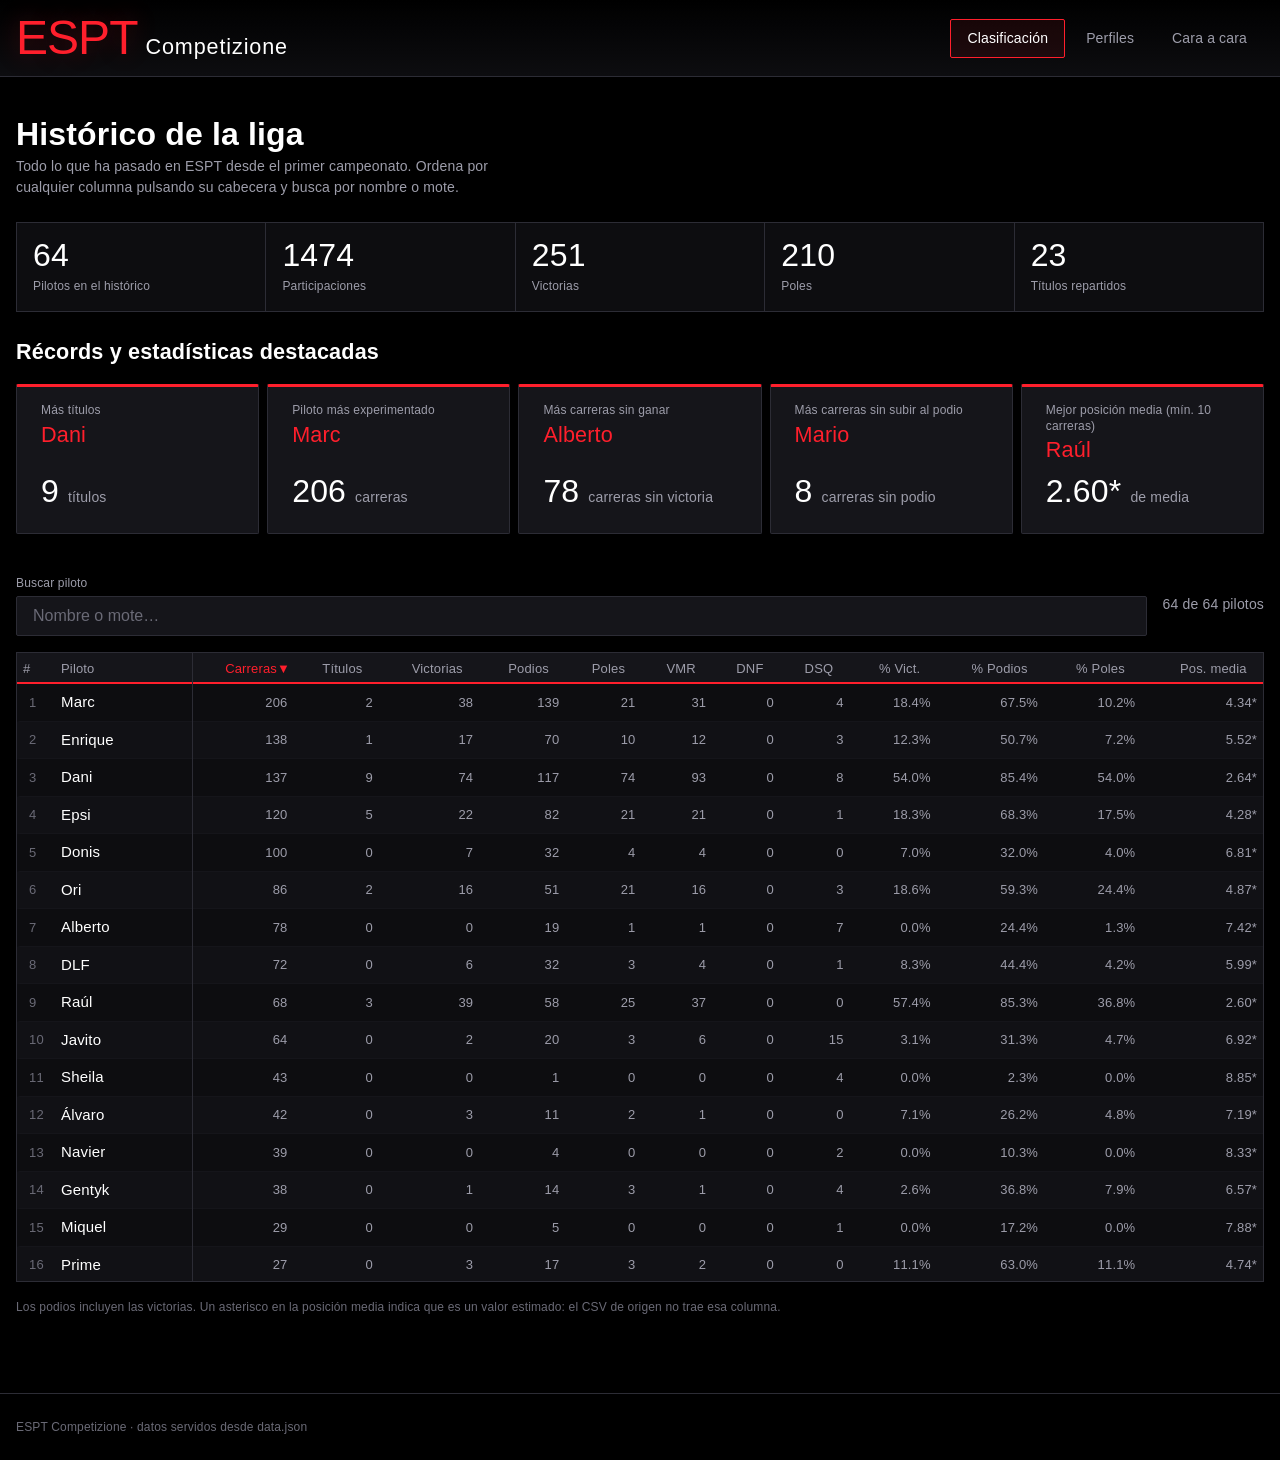
==== index.html @ b9e7b402 "Primera versión modular de la web" ====
<!DOCTYPE html>
<html lang="es">
<head>
  <meta charset="UTF-8">
  <meta name="viewport" content="width=device-width, initial-scale=1">
  <title>Clasificación histórica — ESPT Competizione</title>
  <meta name="description" content="Estadísticas históricas de todos los pilotos de la liga ESPT Competizione.">

  <link rel="stylesheet" href="css/tokens.css">
  <link rel="stylesheet" href="css/base.css">
  <link rel="stylesheet" href="css/layout.css">
  <link rel="stylesheet" href="css/components.css">
  <link rel="stylesheet" href="css/pages/index.css">

  <!-- Dos módulos separados: si el de la página falla, la cabecera sale igual -->
  <script type="module" src="js/core/layout.js"></script>
  <script type="module" src="js/pages/index.js"></script>
</head>
<body>

  <header class="cabecera" id="cabecera"></header>

  <main class="principal">
    <div class="contenedor">

      <noscript>
        <div class="aviso">Esta web necesita JavaScript activado para mostrar las estadísticas.</div>
      </noscript>

      <h1 class="titulo-vista">Histórico de la liga</h1>
      <p class="subtitulo-vista">
        Todo lo que ha pasado en ESPT desde el primer campeonato. Ordena por cualquier
        columna pulsando su cabecera y busca por nombre o mote.
      </p>

      <section class="tira" id="tira-totales" aria-label="Totales de la liga"></section>

      <section aria-labelledby="titulo-records">
        <h2 class="titulo-seccion" id="titulo-records">Récords y estadísticas destacadas</h2>
        <div class="highlights-grid" id="highlights">
          <p class="cargando">Calculando récords…</p>
        </div>
      </section>

      <div class="controles">
        <div class="campo">
          <label class="campo__etiqueta" for="buscador">Buscar piloto</label>
          <input class="entrada" id="buscador" type="search" autocomplete="off"
                 placeholder="Nombre o mote…">
        </div>
        <span class="recuento" id="recuento">Cargando…</span>
      </div>

      <div id="zona-tabla">
        <div class="table-responsive">
          <table class="tabla" id="tabla-pilotos">
            <caption class="oculto">Clasificación histórica de pilotos</caption>
            <thead><tr id="cabecera-tabla"></tr></thead>
            <tbody id="cuerpo-tabla">
              <tr><td class="cargando" colspan="14">Cargando datos…</td></tr>
            </tbody>
          </table>
        </div>
      </div>

      <p class="nota">
        Los podios incluyen las victorias. Un asterisco en la posición media indica
        que es un valor estimado: el CSV de origen no trae esa columna.
      </p>

    </div>
  </main>

  <footer class="pie" id="pie"></footer>

</body>
</html>
---- css/tokens.css ----
@import url(https://db.onlinewebfonts.com/c/f375fe11d4f432f1d0b9e127684bbad4?family=Accelerator+W01);

/* =========================================================
   ESPT Competizione — tokens.css
   ÚNICO sitio donde se definen colores, tipografía, tamaños
   y espaciados. El resto de CSS y charts.js leen de aquí.
   Si cambias un valor, cambia en toda la web (gráficos incluidos).

   Los colores "derivados" (brillos, fondos translúcidos) se
   calculan con color-mix() a partir del color base: cambia
   --c-rojo y sus variantes se recalculan solas.
   ========================================================= */

:root {
  /* ---------- Fondos ---------- */
  --c-pista:        #000000;
  --c-asfalto:      #0d0d10;
  --c-asfalto-alto: #15151a;
  --c-tarjeta:      #1b1b21;
  --c-linea:        #2c2c35;

  /* ---------- Texto ---------- */
  --c-texto:        #ffffff;
  --c-texto-2:      #9d9daa;
  --c-texto-3:      #6a6a76;

  /* ---------- Acentos base ---------- */
  --c-rojo:         #ff1f2c;
  --c-rojo-oscuro:  #a80c15;
  --c-verde:        #2bff88;   /* ganador en cara a cara y 2º piloto del gráfico */
  --c-oro:          #ffc23d;   /* títulos */

  /* ---------- Acentos derivados (no tocar: salen de los base) ---------- */
  --c-rojo-glow:    color-mix(in srgb, var(--c-rojo) 28%, transparent);
  --c-rojo-suave:   color-mix(in srgb, var(--c-rojo) 8%, transparent);
  --c-verde-glow:   color-mix(in srgb, var(--c-verde) 16%, transparent);
  --c-verde-borde:  color-mix(in srgb, var(--c-verde) 35%, transparent);

  /* Fondos de fila: OPACOS a propósito. La columna congelada de la tabla
     los necesita sólidos para que las demás celdas no se vean por debajo. */
  --c-fila-par:     #111115;
  --c-fila-hover:   color-mix(in srgb, var(--c-rojo) 8%, var(--c-asfalto));

  /* ---------- Tipografía ---------- */
  --f-base: "Accelerator W01", sans-serif;
  --t-xs:   0.75rem;
  --t-sm:   0.875rem;
  --t-md:   1rem;
  --t-lg:   clamp(1.0625rem, 0.95rem + 0.5vw, 1.375rem);
  --t-xl:   clamp(1.25rem, 1rem + 1.3vw, 2rem);
  --t-2xl:  clamp(1.75rem, 1.25rem + 2.4vw, 3rem);
  --t-3xl:  clamp(2.125rem, 1.3rem + 4.2vw, 4.5rem);

  /* ---------- Espaciado y formas ---------- */
  --e-1: 4px;
  --e-2: 8px;
  --e-3: 16px;
  --e-4: 24px;
  --e-5: 40px;
  --e-6: 64px;
  --radio: 2px;
  --ancho: 1400px;
  --sesgo: skewX(-9deg);          /* mismo ángulo que la itálica */
  --sesgo-inverso: skewX(9deg);   /* endereza el texto dentro de un elemento sesgado */
}
---- css/base.css ----
/* =========================================================
   ESPT Competizione — base.css
   Reset, elementos HTML sueltos, estructura de página y
   estados comunes (cargando, avisos). Sin componentes.
   ========================================================= */

*, *::before, *::after { box-sizing: border-box; }

html { -webkit-text-size-adjust: 100%; }

body {
  margin: 0;
  background: var(--c-pista);
  color: var(--c-texto);
  font-family: var(--f-base);
  font-size: var(--t-md);
  line-height: 1.5;
  letter-spacing: 0.01em;
  /* Accelerator W01 es más ancha que una sans normal: sin esto, una palabra
     larga o una cifra grande empuja el contenedor y rompe la rejilla. */
  overflow-wrap: break-word;
}

canvas { max-width: 100%; }

img { max-width: 100%; display: block; }

a { color: var(--c-rojo); text-decoration: none; }
a:hover { text-decoration: underline; }

:focus-visible {
  outline: 2px solid var(--c-rojo);
  outline-offset: 2px;
}

/* ---------- Estructura ---------- */
.contenedor {
  width: 100%;
  max-width: var(--ancho);
  margin: 0 auto;
  padding: 0 var(--e-3);
}

.principal { padding: var(--e-5) 0 var(--e-6); }

.titulo-vista {
  font-size: var(--t-xl);
  margin: 0 0 var(--e-1);
  line-height: 1.1;
}

.subtitulo-vista {
  margin: 0 0 var(--e-4);
  color: var(--c-texto-2);
  font-size: var(--t-sm);
  max-width: 66ch;
}

.numeros { font-variant-numeric: tabular-nums; font-feature-settings: "tnum" 1; }

.nota {
  margin-top: var(--e-3);
  font-size: var(--t-xs);
  color: var(--c-texto-3);
  line-height: 1.6;
}

/* ---------- Estados ---------- */
.aviso {
  padding: var(--e-4);
  border: 1px solid var(--c-rojo);
  border-left-width: 4px;
  background: var(--c-rojo-suave);
  color: var(--c-texto);
  border-radius: var(--radio);
}
.aviso p { margin: 0 0 var(--e-2); }
.aviso p:last-child { margin-bottom: 0; }

.aviso code {
  background: var(--c-pista);
  padding: 1px 5px;
  border-radius: var(--radio);
  color: var(--c-texto-2);
}

/* Aviso de una sección que ha fallado: más discreto que un error de página. */
.aviso--seccion {
  padding: var(--e-3);
  font-size: var(--t-sm);
}

.cargando { color: var(--c-texto-2); padding: var(--e-4) 0; }

.oculto { display: none !important; }

@media (prefers-reduced-motion: reduce) {
  * { animation: none !important; transition: none !important; }
}
---- css/layout.css ----
/* =========================================================
   ESPT Competizione — layout.css
   Cabecera (logo + navegación) y pie. Los pinta js/core/layout.js
   en las tres páginas: un solo HTML para toda la web.
   ========================================================= */

.cabecera {
  position: sticky;
  top: 0;
  z-index: 20;
  background: linear-gradient(180deg, var(--c-pista) 0%, var(--c-asfalto) 100%);
  border-bottom: 1px solid var(--c-linea);
}

/* Reserva el alto mientras layout.js pinta la cabecera:
   evita que la página dé un salto al cargar. */
.cabecera:empty { min-height: 77px; }

.cabecera__fila {
  display: flex;
  align-items: center;
  justify-content: space-between;
  gap: var(--e-4);
  min-height: 76px;
  flex-wrap: wrap;
  padding: var(--e-2) var(--e-3);
}

/* ---------- Logo ---------- */
.logo {
  display: inline-flex;
  align-items: baseline;
  gap: var(--e-2);
  line-height: 1;
  color: var(--c-texto);
}
.logo:hover { text-decoration: none; }

.logo__espt {
  font-size: var(--t-2xl);
  color: var(--c-rojo);
  letter-spacing: -0.02em;
  text-shadow: 0 0 24px var(--c-rojo-glow);
}

.logo__competizione {
  font-size: var(--t-lg);
  color: var(--c-texto);
  letter-spacing: 0.04em;
}

/* ---------- Navegación ---------- */
.nav {
  display: flex;
  gap: var(--e-1);
  flex-wrap: wrap;
}

.nav__enlace {
  display: inline-block;
  padding: var(--e-2) var(--e-3);
  color: var(--c-texto-2);
  border: 1px solid transparent;
  border-radius: var(--radio);
  font-size: var(--t-sm);
}
.nav__enlace:hover {
  color: var(--c-texto);
  border-color: var(--c-linea);
  background: var(--c-asfalto-alto);
  text-decoration: none;
}
.nav__enlace[aria-current="page"] {
  color: var(--c-texto);
  border-color: var(--c-rojo);
  background: var(--c-rojo-suave);
}

/* ---------- Pie ---------- */
.pie {
  border-top: 1px solid var(--c-linea);
  padding: var(--e-4) 0;
  color: var(--c-texto-3);
  font-size: var(--t-xs);
}

@media (max-width: 560px) {
  .cabecera__fila { min-height: 0; }
}
---- css/components.css ----
/* =========================================================
   ESPT Competizione — components.css
   Piezas que se usan en más de una página: controles,
   botones, tarjetas, títulos de sección y lienzo de gráficos.
   Lo que solo usa una página va en css/pages/.
   ========================================================= */

/* ---------- Títulos de sección ---------- */
.titulo-seccion {
  font-size: var(--t-lg);
  margin: 0 0 var(--e-3);
  color: var(--c-texto);
}

/* ---------- Controles (buscador, selects) ---------- */
.controles {
  display: flex;
  align-items: center;
  gap: var(--e-3);
  flex-wrap: wrap;
  margin-bottom: var(--e-3);
}

.campo {
  display: flex;
  flex-direction: column;
  gap: var(--e-1);
  min-width: 220px;
  flex: 1 1 240px;
}

.campo__etiqueta {
  font-size: var(--t-xs);
  color: var(--c-texto-2);
}

.entrada,
.selector {
  width: 100%;
  padding: 10px var(--e-3);
  background: var(--c-asfalto-alto);
  color: var(--c-texto);
  border: 1px solid var(--c-linea);
  border-radius: var(--radio);
  font-family: inherit;
  font-size: var(--t-md);
}
.entrada::placeholder { color: var(--c-texto-3); }
.entrada:focus,
.selector:focus {
  border-color: var(--c-rojo);
  outline: none;
  box-shadow: 0 0 0 3px var(--c-rojo-glow);
}

.recuento {
  font-size: var(--t-sm);
  color: var(--c-texto-2);
  white-space: nowrap;
}

/* ---------- Botones ---------- */
.boton {
  display: inline-block;
  padding: 10px var(--e-4);
  background: var(--c-rojo);
  color: var(--c-texto);
  border: 0;
  border-radius: var(--radio);
  font-family: inherit;
  font-size: var(--t-sm);
  cursor: pointer;
  transform: var(--sesgo);
}
.boton > span { display: inline-block; transform: var(--sesgo-inverso); }
.boton:hover { background: var(--c-rojo-oscuro); text-decoration: none; }

.boton--fantasma {
  background: transparent;
  color: var(--c-texto);
  border: 1px solid var(--c-linea);
}
.boton--fantasma:hover { border-color: var(--c-rojo); background: var(--c-rojo-suave); }

/* ---------- Tarjetas ---------- */
.tarjeta {
  min-width: 0;   /* item de grid: sin esto no encoge y el texto se sale */
  background: var(--c-asfalto);
  border: 1px solid var(--c-linea);
  border-radius: var(--radio);
  padding: var(--e-4);
}

/* Tarjeta que va debajo de otra */
.tarjeta--separada { margin-top: var(--e-4); }

.tarjeta__titulo {
  margin: 0 0 var(--e-3);
  font-size: var(--t-lg);
  color: var(--c-texto);
}

/* ---------- Lienzo de gráficos ---------- */
.lienzo-envoltorio {
  position: relative;
  width: 100%;
  min-height: 380px;
}
---- css/pages/index.css ----
/* =========================================================
   ESPT Competizione — pages/index.css
   Solo la clasificación: tira de totales, récords y tabla.
   ========================================================= */

/* ---------- Tira de totales de la liga ---------- */
.tira {
  display: flex;
  flex-wrap: wrap;
  gap: 1px;
  background: var(--c-linea);
  border: 1px solid var(--c-linea);
  margin-bottom: var(--e-4);
}

.tira__dato {
  flex: 1 1 140px;
  min-width: 0;
  background: var(--c-asfalto);
  padding: var(--e-3);
}

.tira__cifra {
  display: block;
  font-size: var(--t-xl);
  line-height: 1.05;
  color: var(--c-texto);
  overflow-wrap: anywhere;
}

.tira__etiqueta {
  display: block;
  margin-top: var(--e-1);
  font-size: var(--t-xs);
  color: var(--c-texto-2);
}

/* ---------- Récords destacados ---------- */
.highlights-grid {
  display: grid;
  grid-template-columns: repeat(auto-fit, minmax(230px, 1fr));
  gap: var(--e-2);
  margin-bottom: var(--e-5);
}

/* Si la sección falla, el aviso ocupa toda la fila en vez de una celda. */
.highlights-grid > .aviso,
.highlights-grid > .cargando { grid-column: 1 / -1; }

.highlight {
  display: flex;
  flex-direction: column;
  gap: var(--e-1);
  min-width: 0;
  background: var(--c-asfalto-alto);
  border: 1px solid var(--c-linea);
  border-top: 3px solid var(--c-rojo);
  border-radius: var(--radio);
  padding: var(--e-3) var(--e-4) var(--e-4);
}

.highlight__etiqueta {
  margin: 0;
  font-size: var(--t-xs);
  color: var(--c-texto-2);
  line-height: 1.3;
}

.highlight__piloto {
  margin: 0;
  font-size: var(--t-lg);
  line-height: 1.15;
  color: var(--c-rojo);
  overflow-wrap: anywhere;
}
.highlight__piloto a { color: inherit; }
.highlight__piloto a:hover { color: var(--c-texto); text-decoration: none; }
.highlight__piloto--vacio { color: var(--c-texto-3); font-size: var(--t-md); }

.highlight__valor {
  margin: auto 0 0;
  padding-top: var(--e-2);
  font-size: var(--t-xl);
  line-height: 1.05;
  color: var(--c-texto);
  overflow-wrap: anywhere;
}

.highlight__unidad {
  font-size: var(--t-sm);
  color: var(--c-texto-2);
}

/* ---------- Tabla de clasificación ---------- */

/* El scroll (vertical Y horizontal) vive DENTRO de este contenedor, no en la
   página. Así la barra horizontal está siempre a la vista sin bajar hasta el
   último piloto, y la cabecera se puede quedar pegada arriba del contenedor. */
.table-responsive {
  max-height: 70vh;
  overflow: auto;
  border: 1px solid var(--c-linea);
  background: var(--c-asfalto);
  scrollbar-color: var(--c-linea) var(--c-asfalto);   /* Firefox */
}

/* Barras oscuras en navegadores WebKit */
.table-responsive::-webkit-scrollbar { width: 12px; height: 12px; }
.table-responsive::-webkit-scrollbar-track { background: var(--c-asfalto); }
.table-responsive::-webkit-scrollbar-thumb {
  background: var(--c-linea);
  border: 3px solid var(--c-asfalto);
  border-radius: 6px;
}
.table-responsive::-webkit-scrollbar-thumb:hover { background: var(--c-rojo-oscuro); }

.tabla {
  width: 100%;
  /* separate + border-spacing 0 en lugar de collapse: con border-collapse los
     bordes de un <th> sticky desaparecen al desplazarse. Los bordes se pintan
     con box-shadow, que sí viaja con la celda. */
  border-collapse: separate;
  border-spacing: 0;
  /* Se encoge sola en monitores pequeños para intentar evitar el scroll. */
  font-size: clamp(0.6875rem, 0.55rem + 0.35vw, 0.8125rem);
}

/* Los datos NO se parten: una cifra en dos líneas es ilegible. */
.tabla td { white-space: nowrap; }

/* Las cabeceras SÍ. Son ellas, y no los datos, las que fijan el ancho de cada
   columna ("Victorias" ocupa mucho más que "38"), así que dejarlas caer a dos
   líneas es lo que más ancho ahorra. */
.tabla th {
  white-space: normal;
  overflow-wrap: anywhere;
  vertical-align: bottom;
  line-height: 1.2;
}

.tabla thead th {
  position: sticky;
  top: 0;
  z-index: 3;
  background: var(--c-asfalto-alto);   /* opaco obligatorio: si no, las filas se ven debajo */
  box-shadow: inset 0 -2px 0 var(--c-rojo);
  color: var(--c-texto-2);
  font-weight: 400;
  text-align: right;
  padding: var(--e-2) 6px;
  cursor: pointer;
  user-select: none;
}
.tabla thead th:first-child,
.tabla thead th:nth-child(2) { text-align: left; }

.tabla thead th:hover { color: var(--c-texto); background: var(--c-tarjeta); }

.tabla th[aria-sort="ascending"],
.tabla th[aria-sort="descending"] { color: var(--c-rojo); }

/* Reserva sitio fijo para que la tabla no baile al ordenar, pero lo justo. */
.tabla th .flecha { display: inline-block; width: 0.8em; color: var(--c-rojo); }

.tabla tbody td {
  padding: 7px 6px;
  text-align: right;
  border-bottom: 1px solid var(--c-asfalto-alto);
  color: var(--c-texto-2);
}
.tabla tbody td:first-child,
.tabla tbody td:nth-child(2) { text-align: left; }

.tabla tbody tr:nth-child(even) { background: var(--c-fila-par); }
.tabla tbody tr:hover { background: var(--c-fila-hover); }

.tabla .celda-pos {
  width: 38px;
  color: var(--c-texto-3);
  border-left: 3px solid transparent;
  padding-left: 9px;
}
.tabla tr:hover .celda-pos { border-left-color: var(--c-rojo); }

/* --- Columna del piloto congelada al desplazarse en horizontal ---
   Solo se congela ESTA columna y con left: 0, sin calcular desplazamientos:
   así no depende del ancho real de la columna de posición, que el navegador
   puede cambiar. Si prefieres que se desplace como las demás, borra este
   bloque entero y no se rompe nada más. */
.tabla thead th[data-clave="nombre"] {
  position: sticky;
  left: 0;
  z-index: 4;
  box-shadow: inset 0 -2px 0 var(--c-rojo), 1px 0 0 var(--c-linea);
}

.tabla tbody .celda-piloto {
  position: sticky;
  left: 0;
  z-index: 2;
  background: var(--c-asfalto);
  box-shadow: 1px 0 0 var(--c-linea);
}
.tabla tbody tr:nth-child(even) .celda-piloto { background: var(--c-fila-par); }
.tabla tbody tr:hover .celda-piloto { background: var(--c-fila-hover); }
/* --- fin de la columna congelada --- */

.celda-piloto a {
  color: var(--c-texto);
  font-size: 0.9375rem;
}
.celda-piloto a:hover { color: var(--c-rojo); text-decoration: none; }

.mote {
  display: block;
  font-size: var(--t-xs);
  color: var(--c-texto-3);
}

.dato-fuerte { color: var(--c-texto); }
.dato-titulos { color: var(--c-oro); }

.sin-resultados {
  padding: var(--e-5);
  text-align: center;
  color: var(--c-texto-2);
}

@media (max-height: 700px) {
  .table-responsive { max-height: 78vh; }
}
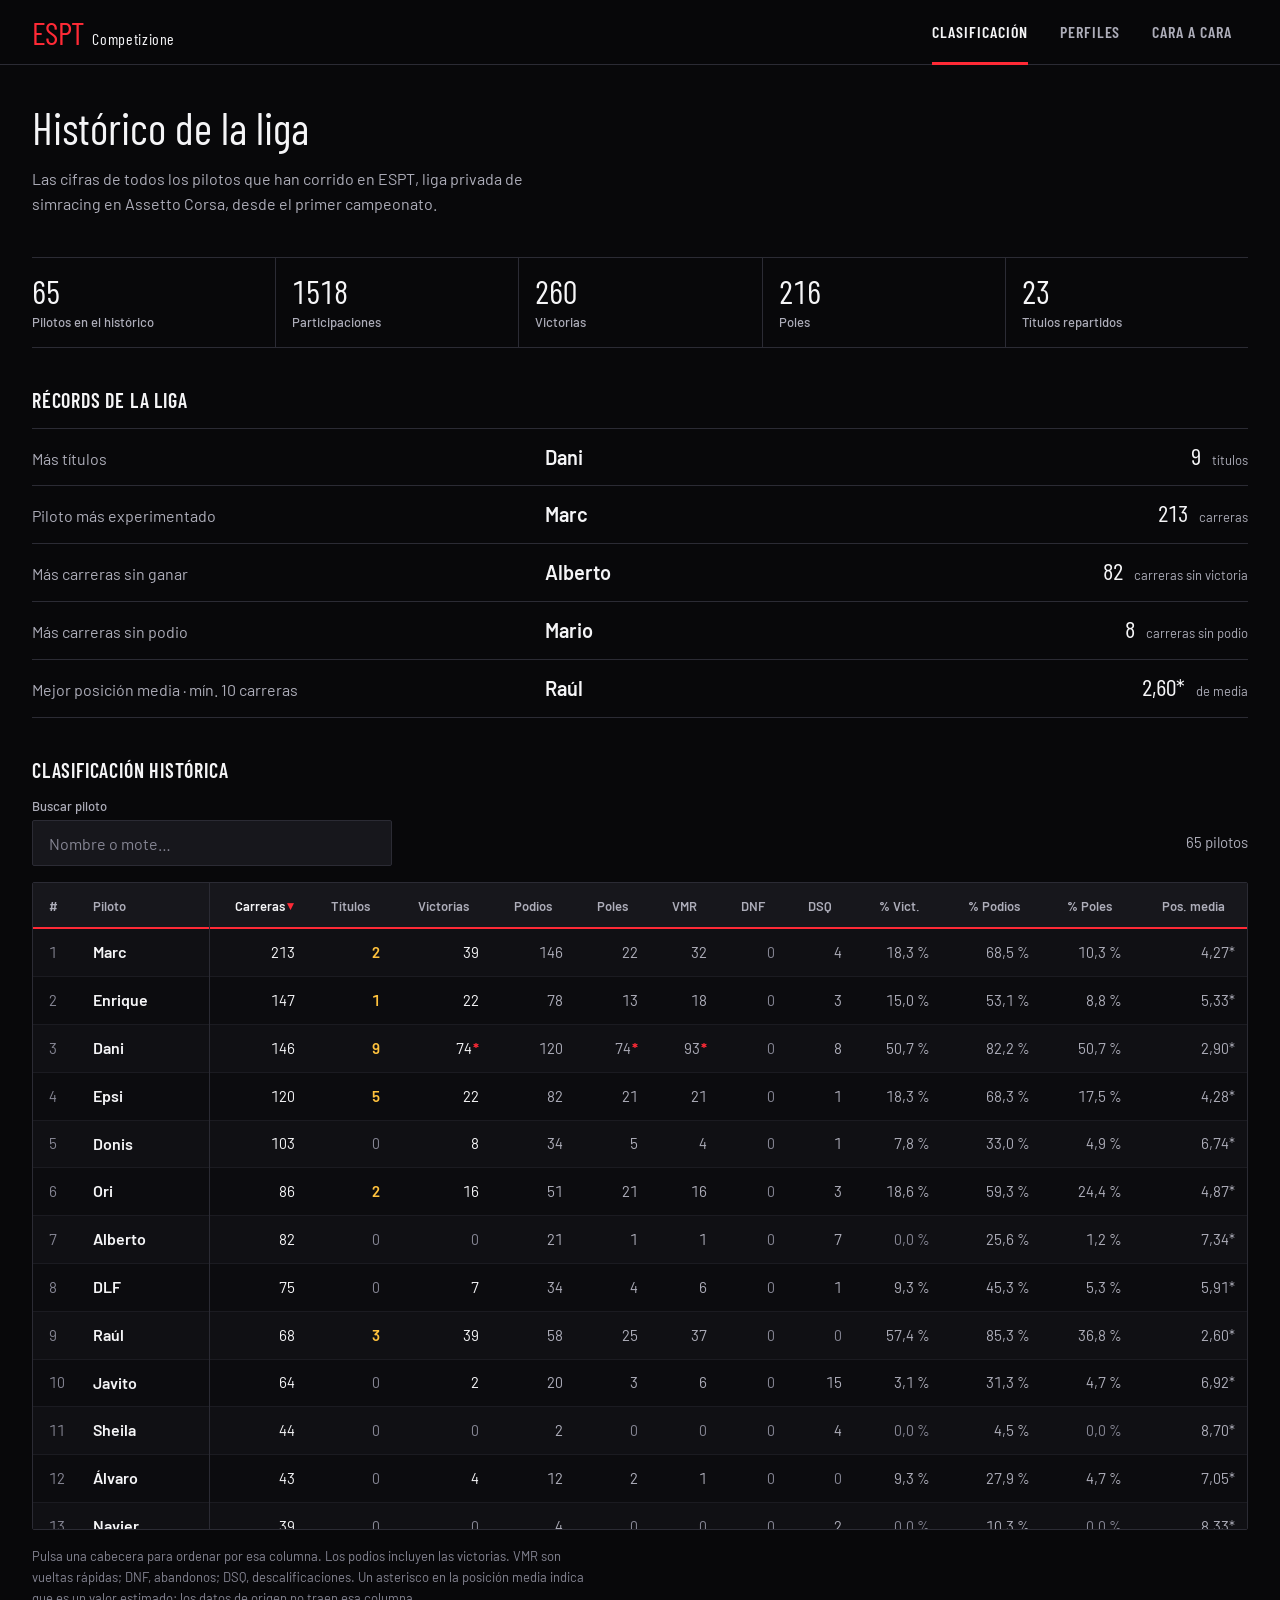
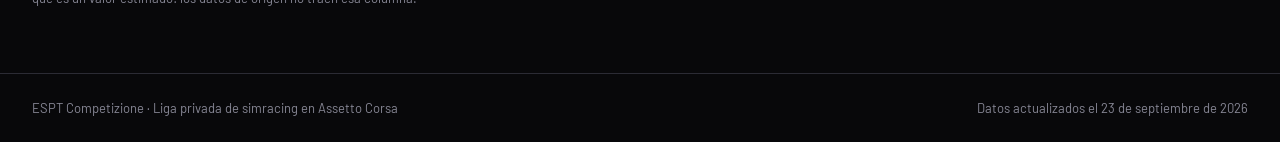
==== commit 312ecb4f: "Rediseño completo de la web - Tipografía: Accelerator solo para rótulos y cifras grandes; Barlow par" ====
--- a/index.html
+++ b/index.html
@@ -4,7 +4,21 @@
   <meta charset="UTF-8">
   <meta name="viewport" content="width=device-width, initial-scale=1">
   <title>Clasificación histórica — ESPT Competizione</title>
-  <meta name="description" content="Estadísticas históricas de todos los pilotos de la liga ESPT Competizione.">
+  <meta name="description" content="Estadísticas históricas de todos los pilotos de ESPT Competizione, liga privada de simracing en Assetto Corsa: carreras, títulos, victorias, podios y poles.">
+  <meta name="color-scheme" content="dark">
+  <meta name="theme-color" content="#08080a">
+  <meta property="og:type" content="website">
+  <meta property="og:site_name" content="ESPT Competizione">
+  <meta property="og:title" content="Clasificación histórica — ESPT Competizione">
+  <meta property="og:description" content="Estadísticas históricas de todos los pilotos de ESPT Competizione, liga privada de simracing en Assetto Corsa: carreras, títulos, victorias, podios y poles.">
+  <link rel="icon" href="favicon.svg" type="image/svg+xml">
+
+  <!-- Fuentes. Barlow es la de lectura; Accelerator, solo rótulos (ver css/tokens.css).
+       Si el CDN no responde, la web se ve con la sans-serif del sistema. -->
+  <link rel="preconnect" href="https://fonts.googleapis.com">
+  <link rel="preconnect" href="https://fonts.gstatic.com" crossorigin>
+  <link rel="stylesheet" href="https://fonts.googleapis.com/css2?family=Barlow:wght@400;500;600&amp;family=Barlow+Condensed:wght@500;600;700&amp;display=swap">
+  <link rel="stylesheet" href="https://db.onlinewebfonts.com/c/f375fe11d4f432f1d0b9e127684bbad4?family=Accelerator+W01">
 
   <link rel="stylesheet" href="css/tokens.css">
   <link rel="stylesheet" href="css/base.css">
@@ -18,9 +32,11 @@
 </head>
 <body>
 
+  <a class="salto" href="#contenido">Saltar al contenido</a>
+
   <header class="cabecera" id="cabecera"></header>
 
-  <main class="principal">
+  <main class="principal" id="contenido" tabindex="-1">
     <div class="contenedor">
 
       <noscript>
@@ -29,44 +45,53 @@
 
       <h1 class="titulo-vista">Histórico de la liga</h1>
       <p class="subtitulo-vista">
-        Todo lo que ha pasado en ESPT desde el primer campeonato. Ordena por cualquier
-        columna pulsando su cabecera y busca por nombre o mote.
+        Las cifras de todos los pilotos que han corrido en ESPT, liga privada de simracing
+        en Assetto Corsa, desde el primer campeonato.
       </p>
 
       <section class="tira" id="tira-totales" aria-label="Totales de la liga"></section>
 
-      <section aria-labelledby="titulo-records">
-        <h2 class="titulo-seccion" id="titulo-records">Récords y estadísticas destacadas</h2>
+      <section class="bloque" aria-labelledby="titulo-records">
+        <h2 class="titulo-seccion" id="titulo-records">Récords de la liga</h2>
         <div class="highlights-grid" id="highlights">
           <p class="cargando">Calculando récords…</p>
         </div>
       </section>
 
-      <div class="controles">
-        <div class="campo">
-          <label class="campo__etiqueta" for="buscador">Buscar piloto</label>
-          <input class="entrada" id="buscador" type="search" autocomplete="off"
-                 placeholder="Nombre o mote…">
+      <section class="bloque" aria-labelledby="titulo-tabla">
+        <h2 class="titulo-seccion" id="titulo-tabla">Clasificación histórica</h2>
+
+        <div class="controles">
+          <div class="campo campo--corto">
+            <label class="etiqueta" for="buscador">Buscar piloto</label>
+            <input class="entrada" id="buscador" name="q" type="search" autocomplete="off"
+                   spellcheck="false" placeholder="Nombre o mote…">
+          </div>
+          <!-- aria-live: un lector de pantalla anuncia cuántos quedan al filtrar -->
+          <span class="recuento" id="recuento" role="status" aria-live="polite">Cargando…</span>
         </div>
-        <span class="recuento" id="recuento">Cargando…</span>
-      </div>
 
-      <div id="zona-tabla">
-        <div class="table-responsive">
-          <table class="tabla" id="tabla-pilotos">
-            <caption class="oculto">Clasificación histórica de pilotos</caption>
-            <thead><tr id="cabecera-tabla"></tr></thead>
-            <tbody id="cuerpo-tabla">
-              <tr><td class="cargando" colspan="14">Cargando datos…</td></tr>
-            </tbody>
-          </table>
+        <div id="zona-tabla">
+          <div class="table-responsive" tabindex="0" role="region" aria-labelledby="titulo-tabla">
+            <table class="tabla" id="tabla-pilotos">
+              <caption class="solo-lector">
+                Clasificación histórica de pilotos. Las cabeceras ordenan la tabla.
+              </caption>
+              <thead><tr id="cabecera-tabla"></tr></thead>
+              <tbody id="cuerpo-tabla">
+                <tr><td class="cargando" colspan="14">Cargando datos…</td></tr>
+              </tbody>
+            </table>
+          </div>
         </div>
-      </div>
 
-      <p class="nota">
-        Los podios incluyen las victorias. Un asterisco en la posición media indica
-        que es un valor estimado: el CSV de origen no trae esa columna.
-      </p>
+        <p class="nota">
+          Pulsa una cabecera para ordenar por esa columna. Los podios incluyen las victorias.
+          VMR son vueltas rápidas; DNF, abandonos; DSQ, descalificaciones.
+          Un asterisco en la posición media indica que es un valor estimado:
+          los datos de origen no traen esa columna.
+        </p>
+      </section>
 
     </div>
   </main>
--- a/css/tokens.css
+++ b/css/tokens.css
@@ -1,5 +1,3 @@
-@import url(https://db.onlinewebfonts.com/c/f375fe11d4f432f1d0b9e127684bbad4?family=Accelerator+W01);
-
 /* =========================================================
    ESPT Competizione — tokens.css
    ÚNICO sitio donde se definen colores, tipografía, tamaños
@@ -9,47 +7,66 @@
    Los colores "derivados" (brillos, fondos translúcidos) se
    calculan con color-mix() a partir del color base: cambia
    --c-rojo y sus variantes se recalculan solas.
+
+   Las fuentes se cargan con <link> en el <head> de cada HTML
+   (no con @import aquí: un @import retrasa el pintado de toda
+   la hoja de estilos hasta que responde el servidor de fuentes).
    ========================================================= */
 
 :root {
+  /* La web es oscura siempre: así el navegador pinta oscuros también
+     las barras de scroll, los <select> y el autocompletado. */
+  color-scheme: dark;
+
   /* ---------- Fondos ---------- */
-  --c-pista:        #000000;
-  --c-asfalto:      #0d0d10;
-  --c-asfalto-alto: #15151a;
-  --c-tarjeta:      #1b1b21;
-  --c-linea:        #2c2c35;
+  --c-pista:        #08080a;   /* fondo de página (igual que theme-color en los HTML) */
+  --c-asfalto:      #101014;   /* superficies: tarjetas, tabla */
+  --c-asfalto-alto: #17171c;   /* superficies elevadas: cabeceras, campos */
+  --c-tarjeta:      #1f1f26;   /* hover de superficies elevadas */
+  --c-linea:        #2b2b34;
+  --c-linea-suave:  #1b1b21;   /* separadores entre filas */
 
-  /* ---------- Texto ---------- */
-  --c-texto:        #ffffff;
-  --c-texto-2:      #9d9daa;
-  --c-texto-3:      #6a6a76;
+  /* ---------- Texto ----------
+     Los tres pasan de 4.5:1 de contraste sobre cualquiera de los fondos. */
+  --c-texto:        #f5f5f7;
+  --c-texto-2:      #adadb9;
+  --c-texto-3:      #868694;
 
   /* ---------- Acentos base ---------- */
-  --c-rojo:         #ff1f2c;
-  --c-rojo-oscuro:  #a80c15;
-  --c-verde:        #2bff88;   /* ganador en cara a cara y 2º piloto del gráfico */
+  --c-rojo:         #ff2a36;   /* marca, enlaces y piloto A */
+  --c-rojo-oscuro:  #c9121e;   /* fondo de botón: el blanco encima se lee (5.8:1) */
+  --c-rival:        #4cc3ff;   /* piloto B. Azul y no verde: rojo/verde no lo distingue un daltónico */
   --c-oro:          #ffc23d;   /* títulos */
 
   /* ---------- Acentos derivados (no tocar: salen de los base) ---------- */
-  --c-rojo-glow:    color-mix(in srgb, var(--c-rojo) 28%, transparent);
-  --c-rojo-suave:   color-mix(in srgb, var(--c-rojo) 8%, transparent);
-  --c-verde-glow:   color-mix(in srgb, var(--c-verde) 16%, transparent);
-  --c-verde-borde:  color-mix(in srgb, var(--c-verde) 35%, transparent);
+  --c-rojo-glow:    color-mix(in srgb, var(--c-rojo) 32%, transparent);
+  --c-rojo-suave:   color-mix(in srgb, var(--c-rojo) 9%, transparent);
+  --c-rival-suave:  color-mix(in srgb, var(--c-rival) 10%, transparent);
+  --c-oro-suave:    color-mix(in srgb, var(--c-oro) 12%, transparent);
 
   /* Fondos de fila: OPACOS a propósito. La columna congelada de la tabla
      los necesita sólidos para que las demás celdas no se vean por debajo. */
-  --c-fila-par:     #111115;
-  --c-fila-hover:   color-mix(in srgb, var(--c-rojo) 8%, var(--c-asfalto));
+  --c-fila-par:     #0c0c0f;
+  --c-fila-hover:   color-mix(in srgb, var(--c-rojo) 9%, var(--c-asfalto));
 
-  /* ---------- Tipografía ---------- */
-  --f-base: "Accelerator W01", sans-serif;
-  --t-xs:   0.75rem;
-  --t-sm:   0.875rem;
+  /* ---------- Tipografía ----------
+     Tres papeles, tres fuentes:
+       display  rótulos grandes: logo, título de página, nombre de piloto
+       base     todo lo que se lee: párrafos, tablas, formularios
+       dato     cifras grandes y etiquetas en mayúsculas
+     Accelerator es una fuente de rótulo: en tamaños pequeños o en una tabla
+     no se lee, por eso solo se usa en display. */
+  --f-display: "Accelerator W01", "Barlow Condensed", "Arial Narrow", sans-serif;
+  --f-base:    "Barlow", system-ui, -apple-system, "Segoe UI", Roboto, sans-serif;
+  --f-dato:    "Barlow Condensed", "Barlow", system-ui, "Arial Narrow", sans-serif;
+
+  --t-xs:   0.8125rem;
+  --t-sm:   0.9375rem;
   --t-md:   1rem;
-  --t-lg:   clamp(1.0625rem, 0.95rem + 0.5vw, 1.375rem);
-  --t-xl:   clamp(1.25rem, 1rem + 1.3vw, 2rem);
-  --t-2xl:  clamp(1.75rem, 1.25rem + 2.4vw, 3rem);
-  --t-3xl:  clamp(2.125rem, 1.3rem + 4.2vw, 4.5rem);
+  --t-lg:   1.25rem;
+  --t-xl:   clamp(1.625rem, 1.3rem + 1.4vw, 2.25rem);
+  --t-2xl:  clamp(1.5rem, 1rem + 2.4vw, 2.75rem);
+  --t-3xl:  clamp(2rem, 1.2rem + 4.4vw, 4.5rem);
 
   /* ---------- Espaciado y formas ---------- */
   --e-1: 4px;
@@ -58,8 +75,17 @@
   --e-4: 24px;
   --e-5: 40px;
   --e-6: 64px;
-  --radio: 2px;
-  --ancho: 1400px;
-  --sesgo: skewX(-9deg);          /* mismo ángulo que la itálica */
-  --sesgo-inverso: skewX(9deg);   /* endereza el texto dentro de un elemento sesgado */
+  --radio: 2px;    /* esquinas rectas: es una hoja de resultados, no una app */
+  --ancho: 1280px;
+  --margen: clamp(16px, 4vw, 32px);   /* margen lateral: el mismo a izquierda y derecha */
+  --alto-cabecera: 64px;
+
+  /* ---------- Movimiento ---------- */
+  --t-rapido: 140ms;
+  --curva: cubic-bezier(0.2, 0.7, 0.2, 1);
 }
+
+@media (max-width: 640px) {
+  /* En móvil la cabecera tiene dos filas: logo y menú. */
+  :root { --alto-cabecera: 108px; }
+}
--- a/css/base.css
+++ b/css/base.css
@@ -6,7 +6,12 @@
 
 *, *::before, *::after { box-sizing: border-box; }
 
-html { -webkit-text-size-adjust: 100%; }
+html {
+  -webkit-text-size-adjust: 100%;
+  /* Al saltar a un ancla o al tabular, la cabecera fija no tapa el destino. */
+  scroll-padding-top: calc(var(--alto-cabecera) + var(--e-3));
+  -webkit-tap-highlight-color: var(--c-rojo-suave);
+}
 
 body {
   margin: 0;
@@ -14,55 +19,89 @@
   color: var(--c-texto);
   font-family: var(--f-base);
   font-size: var(--t-md);
-  line-height: 1.5;
-  letter-spacing: 0.01em;
-  /* Accelerator W01 es más ancha que una sans normal: sin esto, una palabra
-     larga o una cifra grande empuja el contenedor y rompe la rejilla. */
+  line-height: 1.55;
   overflow-wrap: break-word;
+  -webkit-font-smoothing: antialiased;
 }
+
+h1, h2, h3 { text-wrap: balance; }
+p { text-wrap: pretty; }
 
 canvas { max-width: 100%; }
 
 img { max-width: 100%; display: block; }
 
-a { color: var(--c-rojo); text-decoration: none; }
+a {
+  color: var(--c-rojo);
+  text-decoration: none;
+  text-underline-offset: 3px;
+}
 a:hover { text-decoration: underline; }
 
+/* Quita el retardo del doble toque en todo lo que se pulsa. */
+a, button, select, input { touch-action: manipulation; }
+
 :focus-visible {
-  outline: 2px solid var(--c-rojo);
+  outline: 2px solid var(--c-texto);
   outline-offset: 2px;
+  border-radius: 2px;
 }
+
+/* ---------- Enlace para saltar la cabecera (teclado y lectores) ---------- */
+.salto {
+  position: absolute;
+  left: var(--margen);
+  top: var(--e-2);
+  z-index: 40;
+  padding: var(--e-2) var(--e-3);
+  background: var(--c-texto);
+  color: var(--c-pista);
+  border-radius: var(--radio);
+  font-weight: 600;
+  transform: translateY(-200%);
+}
+.salto:focus { transform: none; }
 
 /* ---------- Estructura ---------- */
 .contenedor {
   width: 100%;
-  max-width: var(--ancho);
+  max-width: calc(var(--ancho) + 2 * var(--margen));
   margin: 0 auto;
-  padding: 0 var(--e-3);
+  padding: 0 var(--margen);
 }
 
-.principal { padding: var(--e-5) 0 var(--e-6); }
+.principal {
+  padding: var(--e-5) 0 var(--e-6);
+  min-height: 70vh;
+}
+.principal:focus { outline: none; }   /* recibe el foco del enlace de salto, no hace falta anillo */
 
+.bloque { margin-top: var(--e-5); }
+
+/* ---------- Cabecera de cada vista ---------- */
 .titulo-vista {
-  font-size: var(--t-xl);
-  margin: 0 0 var(--e-1);
-  line-height: 1.1;
+  margin: 0;
+  font-family: var(--f-display);
+  font-size: var(--t-2xl);
+  font-weight: 400;
+  line-height: 1.05;
+  overflow-wrap: anywhere;
 }
 
 .subtitulo-vista {
-  margin: 0 0 var(--e-4);
+  margin: var(--e-3) 0 0;
   color: var(--c-texto-2);
-  font-size: var(--t-sm);
-  max-width: 66ch;
+  max-width: 62ch;
 }
 
 .numeros { font-variant-numeric: tabular-nums; font-feature-settings: "tnum" 1; }
 
 .nota {
-  margin-top: var(--e-3);
+  margin: var(--e-3) 0 0;
   font-size: var(--t-xs);
   color: var(--c-texto-3);
   line-height: 1.6;
+  max-width: 80ch;
 }
 
 /* ---------- Estados ---------- */
@@ -80,7 +119,7 @@
 .aviso code {
   background: var(--c-pista);
   padding: 1px 5px;
-  border-radius: var(--radio);
+  border-radius: 3px;
   color: var(--c-texto-2);
 }
 
@@ -90,9 +129,23 @@
   font-size: var(--t-sm);
 }
 
-.cargando { color: var(--c-texto-2); padding: var(--e-4) 0; }
+.cargando { color: var(--c-texto-2); padding: var(--e-4) 0; margin: 0; }
 
+/* Quita el elemento del todo: ni se ve ni lo lee un lector de pantalla. */
 .oculto { display: none !important; }
+
+/* Lo contrario: no se ve, pero un lector de pantalla sí lo lee. */
+.solo-lector {
+  position: absolute;
+  width: 1px;
+  height: 1px;
+  margin: -1px;
+  padding: 0;
+  overflow: hidden;
+  clip-path: inset(50%);
+  white-space: nowrap;
+  border: 0;
+}
 
 @media (prefers-reduced-motion: reduce) {
   * { animation: none !important; transition: none !important; }
--- a/css/layout.css
+++ b/css/layout.css
@@ -8,73 +8,85 @@
   position: sticky;
   top: 0;
   z-index: 20;
-  background: linear-gradient(180deg, var(--c-pista) 0%, var(--c-asfalto) 100%);
+  background: color-mix(in srgb, var(--c-pista) 92%, transparent);
+  -webkit-backdrop-filter: blur(10px);
+  backdrop-filter: blur(10px);
   border-bottom: 1px solid var(--c-linea);
 }
 
 /* Reserva el alto mientras layout.js pinta la cabecera:
    evita que la página dé un salto al cargar. */
-.cabecera:empty { min-height: 77px; }
+.cabecera:empty { min-height: calc(var(--alto-cabecera) + 1px); }
 
 .cabecera__fila {
   display: flex;
-  align-items: center;
+  align-items: stretch;
   justify-content: space-between;
   gap: var(--e-4);
-  min-height: 76px;
-  flex-wrap: wrap;
-  padding: var(--e-2) var(--e-3);
+  min-height: var(--alto-cabecera);
 }
 
 /* ---------- Logo ---------- */
 .logo {
   display: inline-flex;
   align-items: baseline;
+  align-self: center;
   gap: var(--e-2);
+  font-family: var(--f-display);
   line-height: 1;
   color: var(--c-texto);
 }
 .logo:hover { text-decoration: none; }
 
 .logo__espt {
-  font-size: var(--t-2xl);
+  font-size: 2rem;
   color: var(--c-rojo);
   letter-spacing: -0.02em;
-  text-shadow: 0 0 24px var(--c-rojo-glow);
+  transition: text-shadow var(--t-rapido) var(--curva);
 }
+.logo:hover .logo__espt { text-shadow: 0 0 22px var(--c-rojo-glow); }
 
 .logo__competizione {
-  font-size: var(--t-lg);
-  color: var(--c-texto);
+  font-size: 1rem;
   letter-spacing: 0.04em;
 }
 
 /* ---------- Navegación ---------- */
-.nav {
-  display: flex;
-  gap: var(--e-1);
-  flex-wrap: wrap;
+.nav { display: flex; }
+
+.nav__enlace {
+  position: relative;
+  display: inline-flex;
+  align-items: center;
+  padding: 0 var(--e-3);
+  color: var(--c-texto-2);
+  font-family: var(--f-dato);
+  font-size: var(--t-md);
+  font-weight: 600;
+  letter-spacing: 0.06em;
+  text-transform: uppercase;
+  white-space: nowrap;
+  transition: color var(--t-rapido) var(--curva);
 }
 
-.nav__enlace {
-  display: inline-block;
-  padding: var(--e-2) var(--e-3);
-  color: var(--c-texto-2);
-  border: 1px solid transparent;
-  border-radius: var(--radio);
-  font-size: var(--t-sm);
+/* Subrayado que se dibuja desde la izquierda al pasar el ratón
+   y se queda fijo en la página actual. */
+.nav__enlace::after {
+  content: "";
+  position: absolute;
+  left: var(--e-3);
+  right: var(--e-3);
+  bottom: -1px;
+  height: 3px;
+  background: var(--c-rojo);
+  transform: scaleX(0);
+  transform-origin: left center;
+  transition: transform var(--t-rapido) var(--curva);
 }
-.nav__enlace:hover {
-  color: var(--c-texto);
-  border-color: var(--c-linea);
-  background: var(--c-asfalto-alto);
-  text-decoration: none;
-}
-.nav__enlace[aria-current="page"] {
-  color: var(--c-texto);
-  border-color: var(--c-rojo);
-  background: var(--c-rojo-suave);
-}
+.nav__enlace:hover { color: var(--c-texto); text-decoration: none; }
+.nav__enlace:hover::after,
+.nav__enlace[aria-current="page"]::after { transform: scaleX(1); }
+.nav__enlace[aria-current="page"] { color: var(--c-texto); }
 
 /* ---------- Pie ---------- */
 .pie {
@@ -84,6 +96,33 @@
   font-size: var(--t-xs);
 }
 
-@media (max-width: 560px) {
-  .cabecera__fila { min-height: 0; }
+.pie__fila {
+  display: flex;
+  flex-wrap: wrap;
+  justify-content: space-between;
+  gap: var(--e-2) var(--e-4);
 }
+.pie__fila p { margin: 0; }
+
+/* ---------- Móvil: logo arriba, menú debajo a todo el ancho ---------- */
+@media (max-width: 640px) {
+  .cabecera__fila {
+    flex-direction: column;
+    gap: 0;
+    padding-top: var(--e-3);
+  }
+  .logo { align-self: flex-start; }
+  .logo__espt { font-size: 1.75rem; }
+  .logo__competizione { font-size: 0.875rem; }
+
+  /* Sale hasta los bordes de la pantalla para que los tres enlaces repartan el ancho. */
+  .nav { margin: var(--e-2) calc(-1 * var(--margen)) 0; }
+  .nav__enlace {
+    flex: 1 1 0;
+    justify-content: center;
+    min-height: 48px;
+    padding: 0 var(--e-1);
+    font-size: var(--t-sm);
+  }
+  .nav__enlace::after { left: var(--e-2); right: var(--e-2); }
+}
--- a/css/components.css
+++ b/css/components.css
@@ -5,17 +5,32 @@
    Lo que solo usa una página va en css/pages/.
    ========================================================= */
 
-/* ---------- Títulos de sección ---------- */
-.titulo-seccion {
+/* ---------- Títulos de sección ----------
+   Mismo aspecto dentro y fuera de un bloque: una sola jerarquía. */
+.titulo-seccion,
+.tarjeta__titulo {
+  margin: 0 0 var(--e-3);
+  font-family: var(--f-dato);
   font-size: var(--t-lg);
-  margin: 0 0 var(--e-3);
+  font-weight: 600;
+  letter-spacing: 0.04em;
+  text-transform: uppercase;
+  line-height: 1.2;
   color: var(--c-texto);
+}
+
+/* ---------- Rótulo de un dato ---------- */
+.etiqueta {
+  font-size: var(--t-xs);
+  font-weight: 500;
+  line-height: 1.3;
+  color: var(--c-texto-2);
 }
 
 /* ---------- Controles (buscador, selects) ---------- */
 .controles {
   display: flex;
-  align-items: center;
+  align-items: flex-end;
   gap: var(--e-3);
   flex-wrap: wrap;
   margin-bottom: var(--e-3);
@@ -24,85 +39,167 @@
 .campo {
   display: flex;
   flex-direction: column;
-  gap: var(--e-1);
-  min-width: 220px;
+  gap: 6px;
+  font-weight: 500;
+  min-width: 0;
   flex: 1 1 240px;
 }
-
-.campo__etiqueta {
-  font-size: var(--t-xs);
-  color: var(--c-texto-2);
-}
+.campo--corto { flex: 0 1 360px; }
 
 .entrada,
 .selector {
   width: 100%;
+  min-height: 46px;
   padding: 10px var(--e-3);
-  background: var(--c-asfalto-alto);
+  background-color: var(--c-asfalto-alto);
   color: var(--c-texto);
   border: 1px solid var(--c-linea);
   border-radius: var(--radio);
   font-family: inherit;
-  font-size: var(--t-md);
+  font-size: var(--t-md);   /* 16px: por debajo, iOS hace zoom al enfocar */
+  transition: border-color var(--t-rapido) var(--curva),
+              background-color var(--t-rapido) var(--curva);
 }
 .entrada::placeholder { color: var(--c-texto-3); }
-.entrada:focus,
-.selector:focus {
+.entrada:hover,
+.selector:hover { border-color: var(--c-texto-3); }
+.entrada:focus-visible,
+.selector:focus-visible {
   border-color: var(--c-rojo);
-  outline: none;
-  box-shadow: 0 0 0 3px var(--c-rojo-glow);
-}
+  outline: 2px solid var(--c-rojo-glow);
+  outline-offset: 0;
+}
+
+.selector { cursor: pointer; }
 
 .recuento {
+  margin-left: auto;
+  padding-bottom: 12px;
   font-size: var(--t-sm);
   color: var(--c-texto-2);
   white-space: nowrap;
 }
 
-/* ---------- Botones ---------- */
+/* ---------- Botones ----------
+   Una sola pareja en toda la web: principal (relleno) y fantasma (borde). */
 .boton {
-  display: inline-block;
-  padding: 10px var(--e-4);
+  display: inline-flex;
+  align-items: center;
+  justify-content: center;
+  gap: var(--e-2);
+  min-height: 46px;
+  padding: 0 var(--e-4);
+  background: var(--c-rojo-oscuro);
+  color: #fff;
+  border: 1px solid transparent;
+  border-radius: var(--radio);
+  font-family: var(--f-dato);
+  font-size: var(--t-md);
+  font-weight: 600;
+  letter-spacing: 0.06em;
+  text-transform: uppercase;
+  white-space: nowrap;
+  cursor: pointer;
+  transition: background-color var(--t-rapido) var(--curva),
+              border-color var(--t-rapido) var(--curva),
+              transform var(--t-rapido) var(--curva);
+}
+.boton:hover {
   background: var(--c-rojo);
-  color: var(--c-texto);
-  border: 0;
-  border-radius: var(--radio);
-  font-family: inherit;
-  font-size: var(--t-sm);
-  cursor: pointer;
-  transform: var(--sesgo);
-}
-.boton > span { display: inline-block; transform: var(--sesgo-inverso); }
-.boton:hover { background: var(--c-rojo-oscuro); text-decoration: none; }
+  text-decoration: none;
+  transform: translateY(-1px);
+}
+.boton:active { transform: translateY(1px); }
 
 .boton--fantasma {
   background: transparent;
   color: var(--c-texto);
-  border: 1px solid var(--c-linea);
-}
-.boton--fantasma:hover { border-color: var(--c-rojo); background: var(--c-rojo-suave); }
-
-/* ---------- Tarjetas ---------- */
+  border-color: var(--c-linea);
+}
+.boton--fantasma:hover {
+  background: var(--c-rojo-suave);
+  border-color: var(--c-rojo);
+}
+
+/* Botón cuadrado con solo un icono (lleva aria-label en el HTML). */
+.boton--icono {
+  width: 46px;
+  padding: 0;
+  flex: none;
+}
+.boton--icono svg { width: 20px; height: 20px; }
+
+/* ---------- Bloques ----------
+   Sin caja: un bloque se separa del anterior con una línea arriba, como las
+   secciones de una hoja de resultados. (La clase se llama "tarjeta" por
+   historia; ya no dibuja ninguna.) */
 .tarjeta {
   min-width: 0;   /* item de grid: sin esto no encoge y el texto se sale */
-  background: var(--c-asfalto);
-  border: 1px solid var(--c-linea);
-  border-radius: var(--radio);
-  padding: var(--e-4);
-}
-
-/* Tarjeta que va debajo de otra */
-.tarjeta--separada { margin-top: var(--e-4); }
-
-.tarjeta__titulo {
-  margin: 0 0 var(--e-3);
-  font-size: var(--t-lg);
-  color: var(--c-texto);
+  padding-top: var(--e-4);
+  border-top: 1px solid var(--c-linea);
+}
+
+/* Bloque que va debajo de otro */
+.tarjeta--separada { margin-top: var(--e-5); }
+
+/* ---------- Cifra con su rótulo (totales, ficha de piloto) ----------
+   Las cifras van en rejillas separadas solo por líneas finas, sin cajas.
+   Cada rejilla (.tira, .rejilla-datos) dice cuál es la primera celda de
+   cada fila para quitarle la línea izquierda y alinearla con el margen. */
+.dato {
+  display: flex;
+  flex-direction: column;
+  gap: var(--e-1);
+  min-width: 0;
+  padding: var(--e-3);
+  border-top: 1px solid var(--c-linea);
+  border-left: 1px solid var(--c-linea);
+}
+
+.dato__cifra {
+  font-family: var(--f-display);
+  font-size: clamp(1.375rem, 1rem + 1.3vw, 2.125rem);
+  font-weight: 400;
+  line-height: 1.1;
+  white-space: nowrap;   /* "18,3 %" nunca se parte en dos líneas */
+}
+.dato__cifra--oro { color: var(--c-oro); }
+.dato__cifra--cero { color: var(--c-texto-3); }
+
+/* Barra fina bajo un porcentaje: el ancho llega por la variable --p (0 a 100). */
+.dato__barra {
+  height: 2px;
+  margin-top: var(--e-2);
+  background: var(--c-linea);
+  overflow: hidden;
+}
+.dato__barra::after {
+  content: "";
+  display: block;
+  height: 100%;
+  width: calc(var(--p, 0) * 1%);
+  background: var(--c-rojo);
 }
 
 /* ---------- Lienzo de gráficos ---------- */
 .lienzo-envoltorio {
   position: relative;
   width: 100%;
-  min-height: 380px;
-}
+  height: clamp(300px, 46vw, 400px);
+}
+
+/* ---------- Marca de la norma anti-Dani ----------
+   Asterisco que cuelga de una cifra (Victorias/Poles/VMR en la tabla)
+   cuando ese piloto tiene algo anulado por la norma. Es un <span title="…">:
+   el tooltip lo pone el navegador solo, esto es solo el aspecto.
+   Genérico a propósito por si otra página necesita el mismo marcador. */
+.marca-norma {
+  margin-left: 1px;
+  color: var(--c-rojo);
+  font-weight: 700;
+  cursor: help;
+}
+
+@media (max-width: 640px) {
+  .recuento { margin-left: 0; padding-bottom: 0; }
+}
--- a/css/pages/index.css
+++ b/css/pages/index.css
@@ -3,91 +3,69 @@
    Solo la clasificación: tira de totales, récords y tabla.
    ========================================================= */
 
-/* ---------- Tira de totales de la liga ---------- */
+/* ---------- Tira de totales de la liga ----------
+   Una banda de cinco cifras separadas por líneas, sin cajas. */
 .tira {
-  display: flex;
-  flex-wrap: wrap;
-  gap: 1px;
-  background: var(--c-linea);
-  border: 1px solid var(--c-linea);
-  margin-bottom: var(--e-4);
-}
-
-.tira__dato {
-  flex: 1 1 140px;
-  min-width: 0;
-  background: var(--c-asfalto);
-  padding: var(--e-3);
-}
-
-.tira__cifra {
-  display: block;
-  font-size: var(--t-xl);
-  line-height: 1.05;
-  color: var(--c-texto);
-  overflow-wrap: anywhere;
-}
-
-.tira__etiqueta {
-  display: block;
-  margin-top: var(--e-1);
-  font-size: var(--t-xs);
-  color: var(--c-texto-2);
-}
-
-/* ---------- Récords destacados ---------- */
-.highlights-grid {
   display: grid;
-  grid-template-columns: repeat(auto-fit, minmax(230px, 1fr));
-  gap: var(--e-2);
-  margin-bottom: var(--e-5);
-}
+  grid-template-columns: repeat(5, minmax(0, 1fr));
+  margin-top: var(--e-5);
+  border-bottom: 1px solid var(--c-linea);
+}
+.tira .dato:first-child { border-left: 0; padding-left: 0; }
 
 /* Si la sección falla, el aviso ocupa toda la fila en vez de una celda. */
-.highlights-grid > .aviso,
-.highlights-grid > .cargando { grid-column: 1 / -1; }
-
-.highlight {
-  display: flex;
-  flex-direction: column;
-  gap: var(--e-1);
-  min-width: 0;
-  background: var(--c-asfalto-alto);
-  border: 1px solid var(--c-linea);
-  border-top: 3px solid var(--c-rojo);
-  border-radius: var(--radio);
-  padding: var(--e-3) var(--e-4) var(--e-4);
-}
-
-.highlight__etiqueta {
+.tira > .aviso { grid-column: 1 / -1; }
+
+/* ---------- Récords destacados ----------
+   Una lista con renglones, como una hoja de resultados: qué récord, quién
+   lo tiene y la cifra a la derecha. */
+.highlights-grid { border-top: 1px solid var(--c-linea); }
+
+.record {
+  display: grid;
+  /* Tercera columna de ancho fijo: si fuera "auto", cada renglón la haría de
+     un ancho distinto y los nombres no quedarían alineados entre sí. */
+  grid-template-columns: minmax(0, 1.2fr) minmax(0, 1fr) 17rem;
+  align-items: baseline;
+  gap: var(--e-2) var(--e-4);
+  padding: 14px 0;
+  border-bottom: 1px solid var(--c-linea);
+}
+
+.record__etiqueta {
   margin: 0;
-  font-size: var(--t-xs);
-  color: var(--c-texto-2);
-  line-height: 1.3;
-}
-
-.highlight__piloto {
+  font-size: var(--t-md);
+  font-weight: 400;
+}
+
+/* En el HTML la cifra va antes que el nombre; aquí se muestra al final. */
+.record__piloto {
+  order: 2;
   margin: 0;
   font-size: var(--t-lg);
-  line-height: 1.15;
-  color: var(--c-rojo);
+  font-weight: 600;
+  line-height: 1.25;
   overflow-wrap: anywhere;
 }
-.highlight__piloto a { color: inherit; }
-.highlight__piloto a:hover { color: var(--c-texto); text-decoration: none; }
-.highlight__piloto--vacio { color: var(--c-texto-3); font-size: var(--t-md); }
-
-.highlight__valor {
-  margin: auto 0 0;
-  padding-top: var(--e-2);
-  font-size: var(--t-xl);
-  line-height: 1.05;
-  color: var(--c-texto);
-  overflow-wrap: anywhere;
-}
-
-.highlight__unidad {
-  font-size: var(--t-sm);
+.record__piloto a { color: var(--c-texto); }
+.record__piloto a:hover { color: var(--c-rojo); }
+.record__piloto--vacio { color: var(--c-texto-3); font-size: var(--t-md); font-weight: 400; }
+
+.record__valor {
+  order: 3;
+  margin: 0;
+  text-align: right;
+  white-space: nowrap;
+}
+.record__valor .numeros {
+  margin-right: 0.35em;   /* la itálica del rótulo se echa encima de la unidad */
+  font-family: var(--f-display);
+  font-size: 1.5rem;
+  line-height: 1.1;
+}
+
+.record__unidad {
+  font-size: var(--t-xs);
   color: var(--c-texto-2);
 }
 
@@ -97,9 +75,10 @@
    página. Así la barra horizontal está siempre a la vista sin bajar hasta el
    último piloto, y la cabecera se puede quedar pegada arriba del contenedor. */
 .table-responsive {
-  max-height: 70vh;
+  max-height: 72vh;
   overflow: auto;
   border: 1px solid var(--c-linea);
+  border-radius: var(--radio);
   background: var(--c-asfalto);
   scrollbar-color: var(--c-linea) var(--c-asfalto);   /* Firefox */
 }
@@ -112,7 +91,7 @@
   border: 3px solid var(--c-asfalto);
   border-radius: 6px;
 }
-.table-responsive::-webkit-scrollbar-thumb:hover { background: var(--c-rojo-oscuro); }
+.table-responsive::-webkit-scrollbar-thumb:hover { background: var(--c-texto-3); }
 
 .tabla {
   width: 100%;
@@ -121,66 +100,85 @@
      con box-shadow, que sí viaja con la celda. */
   border-collapse: separate;
   border-spacing: 0;
-  /* Se encoge sola en monitores pequeños para intentar evitar el scroll. */
-  font-size: clamp(0.6875rem, 0.55rem + 0.35vw, 0.8125rem);
-}
-
-/* Los datos NO se parten: una cifra en dos líneas es ilegible. */
-.tabla td { white-space: nowrap; }
-
-/* Las cabeceras SÍ. Son ellas, y no los datos, las que fijan el ancho de cada
-   columna ("Victorias" ocupa mucho más que "38"), así que dejarlas caer a dos
-   líneas es lo que más ancho ahorra. */
-.tabla th {
-  white-space: normal;
-  overflow-wrap: anywhere;
-  vertical-align: bottom;
-  line-height: 1.2;
-}
+  font-size: var(--t-sm);
+}
+
+/* Ni datos ni cabeceras se parten: una cifra en dos líneas es ilegible, y con
+   la fuente de lectura las cabeceras ya caben en una. */
+.tabla td,
+.tabla th { white-space: nowrap; }
 
 .tabla thead th {
   position: sticky;
   top: 0;
   z-index: 3;
+  padding: 0;
   background: var(--c-asfalto-alto);   /* opaco obligatorio: si no, las filas se ven debajo */
   box-shadow: inset 0 -2px 0 var(--c-rojo);
   color: var(--c-texto-2);
-  font-weight: 400;
+  font-size: var(--t-xs);
+  font-weight: 600;
   text-align: right;
-  padding: var(--e-2) 6px;
+}
+.tabla thead th:first-child { padding: 0 var(--e-2) 0 var(--e-3); text-align: left; }
+
+/* El botón de ordenar ocupa toda la celda: toda la cabecera es pulsable
+   y se llega a ella con el tabulador. */
+.orden {
+  display: flex;
+  align-items: center;
+  justify-content: flex-end;
+  gap: 2px;
+  width: 100%;
+  min-height: 46px;
+  padding: 0 12px;
+  background: none;
+  border: 0;
+  color: inherit;
+  font: inherit;
+  letter-spacing: inherit;
+  text-transform: inherit;
   cursor: pointer;
-  user-select: none;
-}
-.tabla thead th:first-child,
-.tabla thead th:nth-child(2) { text-align: left; }
-
-.tabla thead th:hover { color: var(--c-texto); background: var(--c-tarjeta); }
-
-.tabla th[aria-sort="ascending"],
-.tabla th[aria-sort="descending"] { color: var(--c-rojo); }
+  transition: color var(--t-rapido) var(--curva),
+              background-color var(--t-rapido) var(--curva);
+}
+.orden:hover { color: var(--c-texto); background: var(--c-tarjeta); }
+.orden:focus-visible { outline-offset: -3px; }
+
+.tabla th[data-clave="nombre"] .orden { justify-content: flex-start; }
+
+.tabla th[aria-sort="ascending"] .orden,
+.tabla th[aria-sort="descending"] .orden { color: var(--c-texto); }
 
 /* Reserva sitio fijo para que la tabla no baile al ordenar, pero lo justo. */
-.tabla th .flecha { display: inline-block; width: 0.8em; color: var(--c-rojo); }
+.orden .flecha {
+  display: inline-block;
+  width: 0.9em;
+  color: var(--c-rojo);
+  font-size: 0.7em;
+  text-align: center;
+}
 
 .tabla tbody td {
-  padding: 7px 6px;
+  padding: 11px 12px;
   text-align: right;
-  border-bottom: 1px solid var(--c-asfalto-alto);
-  color: var(--c-texto-2);
-}
-.tabla tbody td:first-child,
-.tabla tbody td:nth-child(2) { text-align: left; }
+  border-bottom: 1px solid var(--c-linea-suave);
+  color: var(--c-texto-2);
+}
+.tabla tbody tr:last-child td { border-bottom: 0; }
 
 .tabla tbody tr:nth-child(even) { background: var(--c-fila-par); }
 .tabla tbody tr:hover { background: var(--c-fila-hover); }
 
 .tabla .celda-pos {
-  width: 38px;
+  width: 48px;
+  padding-left: var(--e-3);
+  text-align: left;
   color: var(--c-texto-3);
-  border-left: 3px solid transparent;
-  padding-left: 9px;
-}
-.tabla tr:hover .celda-pos { border-left-color: var(--c-rojo); }
+  box-shadow: inset 3px 0 0 transparent;
+  transition: box-shadow var(--t-rapido) var(--curva);
+}
+.tabla tr:hover .celda-pos { box-shadow: inset 3px 0 0 var(--c-rojo); }
 
 /* --- Columna del piloto congelada al desplazarse en horizontal ---
    Solo se congela ESTA columna y con left: 0, sin calcular desplazamientos:
@@ -198,6 +196,7 @@
   position: sticky;
   left: 0;
   z-index: 2;
+  text-align: left;
   background: var(--c-asfalto);
   box-shadow: 1px 0 0 var(--c-linea);
 }
@@ -207,9 +206,10 @@
 
 .celda-piloto a {
   color: var(--c-texto);
-  font-size: 0.9375rem;
-}
-.celda-piloto a:hover { color: var(--c-rojo); text-decoration: none; }
+  font-size: var(--t-md);
+  font-weight: 600;
+}
+.celda-piloto a:hover { color: var(--c-rojo); }
 
 .mote {
   display: block;
@@ -217,15 +217,44 @@
   color: var(--c-texto-3);
 }
 
-.dato-fuerte { color: var(--c-texto); }
-.dato-titulos { color: var(--c-oro); }
+.dato-fuerte { color: var(--c-texto) !important; }
+.dato-titulos { color: var(--c-oro) !important; font-weight: 600; }
+/* Los ceros se apagan: en una tabla de 65 filas, lo que destaca es quien tiene algo. */
+.dato-cero { color: var(--c-texto-3) !important; }
 
 .sin-resultados {
-  padding: var(--e-5);
-  text-align: center;
-  color: var(--c-texto-2);
+  padding: var(--e-5) var(--e-3) !important;
+  text-align: center !important;
+  white-space: normal !important;
+  color: var(--c-texto-2);
+}
+
+/* ---------- Responsive ---------- */
+@media (max-width: 900px) {
+  /* Cinco cifras en dos filas sin hueco: dos anchas arriba y tres debajo. */
+  .tira { grid-template-columns: repeat(6, minmax(0, 1fr)); }
+  .tira .dato { grid-column: span 2; }
+  .tira .dato:nth-child(-n+2) { grid-column: span 3; }
+  .tira .dato:nth-child(3) { border-left: 0; padding-left: 0; }
+}
+
+@media (max-width: 640px) {
+  .tira { grid-template-columns: repeat(2, minmax(0, 1fr)); }
+  .tira .dato,
+  .tira .dato:nth-child(-n+2) { grid-column: auto; }
+  .tira .dato:first-child { grid-column: 1 / -1; }
+  /* Primera celda de cada fila: la 1 (sola), la 2 y la 4. */
+  .tira .dato:nth-child(3) { border-left: 1px solid var(--c-linea); padding-left: var(--e-3); }
+  .tira .dato:nth-child(2),
+  .tira .dato:nth-child(4) { border-left: 0; padding-left: 0; }
+
+  /* Récord en dos renglones: el rótulo arriba; debajo, nombre y cifra. */
+  .record { grid-template-columns: minmax(0, 1fr) auto; }
+  .record__etiqueta { grid-column: 1 / -1; font-size: var(--t-sm); color: var(--c-texto-2); }
+  .tabla tbody td { padding: 10px; }
+  .orden { padding: 0 10px; }
 }
 
 @media (max-height: 700px) {
-  .table-responsive { max-height: 78vh; }
-}
+  .table-responsive { max-height: 80vh; }
+}
